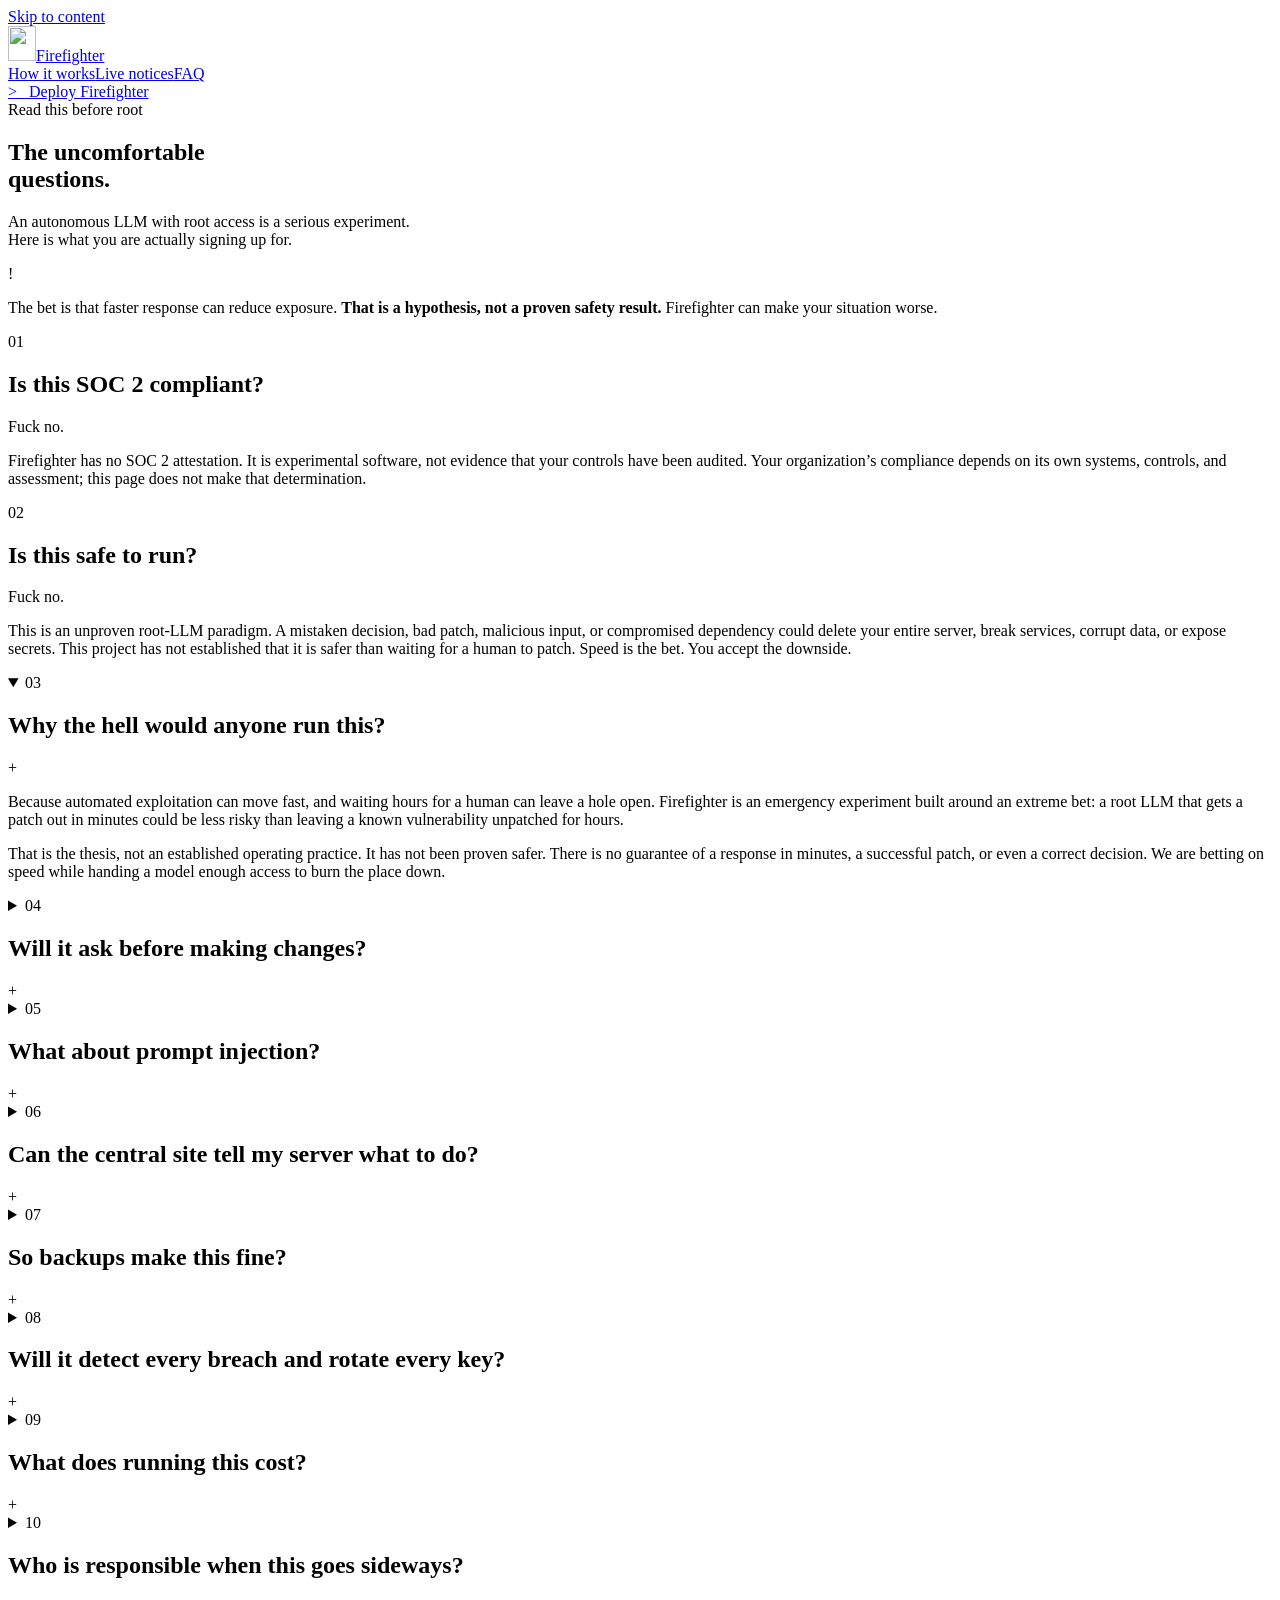
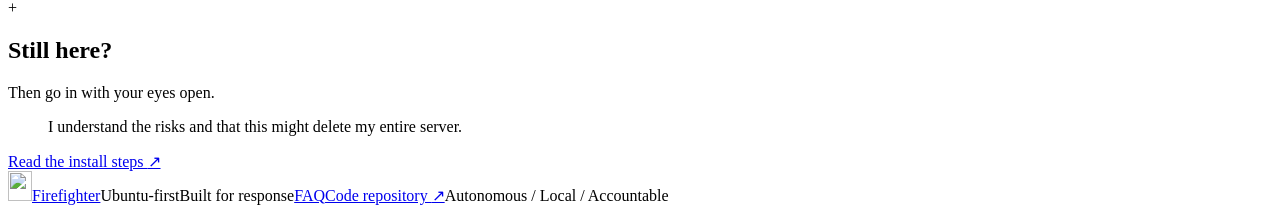
==== web/faq.html @ 6c5fda65 "Add blunt risk FAQ and acknowledged one-line installer" ====
<!doctype html>
<html lang="en">
<head>
  <meta charset="utf-8">
  <meta name="viewport" content="width=device-width, initial-scale=1">
  <meta name="theme-color" content="#10100e">
  <meta name="description" content="The blunt answers about Firefighter: experimental root access, autonomous patching, prompt injection, backups, and who owns the consequences.">
  <title>Firefighter — The uncomfortable questions</title>
  <link rel="icon" type="image/svg+xml" href="/assets/flame.svg">
  <link rel="stylesheet" href="/styles.css">
</head>
<body class="faq-page">
  <a class="skip-link" href="#main">Skip to content</a>
  <header class="site-header"><div class="header-inner">
    <a class="brand" href="/" aria-label="Firefighter home"><img src="/assets/flame.svg" width="28" height="35" alt=""><span>Firefighter</span></a>
    <nav aria-label="Main navigation"><a href="/#how-it-works">How it works</a><a href="/#live-notices">Live notices</a><a href="/faq/" aria-current="page">FAQ</a></nav>
    <a class="button button-primary header-cta" href="/#get-started"><span aria-hidden="true">&gt;_</span> Deploy Firefighter</a>
  </div></header>
  <main id="main" class="container">
    <section class="faq-intro" aria-labelledby="faq-title">
      <div class="eyebrow ruled">Read this before root</div>
      <h1 id="faq-title">The uncomfortable<br><span>questions.</span></h1>
      <p>An autonomous LLM with root access is a serious experiment.<br class="wide-break"> Here is what you are actually signing up for.</p>
      <div class="faq-premise"><span aria-hidden="true">!</span><p>The bet is that faster response can reduce exposure. <strong>That is a hypothesis, not a proven safety result.</strong> Firefighter can make your situation worse.</p></div>
    </section>

    <section class="faq-list" aria-label="Frequently asked questions">
      <article class="faq-answer featured" id="soc2"><div class="faq-number">01</div><div><h2>Is this SOC 2 compliant?</h2><p class="blunt-answer">Fuck no.</p><p>Firefighter has no SOC 2 attestation. It is experimental software, not evidence that your controls have been audited. Your organization’s compliance depends on its own systems, controls, and assessment; this page does not make that determination.</p></div></article>
      <article class="faq-answer featured" id="safe"><div class="faq-number">02</div><div><h2>Is this safe to run?</h2><p class="blunt-answer">Fuck no.</p><p>This is an unproven root-LLM paradigm. A mistaken decision, bad patch, malicious input, or compromised dependency could delete your entire server, break services, corrupt data, or expose secrets. This project has not established that it is safer than waiting for a human to patch. Speed is the bet. You accept the downside.</p></div></article>

      <details class="faq-answer" open><summary><span class="faq-number">03</span><h2>Why the hell would anyone run this?</h2><span class="faq-toggle" aria-hidden="true">+</span></summary><div class="faq-body"><p>Because automated exploitation can move fast, and waiting hours for a human can leave a hole open. Firefighter is an emergency experiment built around an extreme bet: a root LLM that gets a patch out in minutes could be less risky than leaving a known vulnerability unpatched for hours.</p><p>That is the thesis, not an established operating practice. It has not been proven safer. There is no guarantee of a response in minutes, a successful patch, or even a correct decision. We are betting on speed while handing a model enough access to burn the place down.</p></div></details>
      <details class="faq-answer"><summary><span class="faq-number">04</span><h2>Will it ask before making changes?</h2><span class="faq-toggle" aria-hidden="true">+</span></summary><div class="faq-body"><p>No runtime approval prompts. Once you configure and start the service, the agent investigates, chooses commands, and makes changes autonomously. It records actions and results, and can report through the configurable Grok Bot plugin. Reports are not approval requests.</p><p>Timeouts, output bounds, validation, verification, and audit logs reduce some failure modes. They are not a sandbox around arbitrary root commands. Root can bypass application-level limits, disable services, and destroy evidence. Do not confuse a guardrail with a hard security boundary.</p></div></details>
      <details class="faq-answer"><summary><span class="faq-number">05</span><h2>What about prompt injection?</h2><span class="faq-toggle" aria-hidden="true">+</span></summary><div class="faq-body"><p>It is a real problem. Posts, advisories, logs, package metadata, and source code can contain instructions intended to manipulate the model. Firefighter treats these as untrusted evidence and tells the model not to follow them. A system prompt does not solve prompt injection.</p><p>Host observations also go to your configured model API. Secret redaction is best effort, not a guarantee that sensitive data stays on the machine.</p></div></details>
      <details class="faq-answer"><summary><span class="faq-number">06</span><h2>Can the central site tell my server what to do?</h2><span class="faq-toggle" aria-hidden="true">+</span></summary><div class="faq-body"><p>The broadcast protocol carries vulnerability notices, citations, and timestamps. It carries no action commands. Every host’s LLM evaluates relevance and evidence for that host before deciding what to do.</p><p>Agents authenticate the feed using a pinned signing key. A valid signature establishes which key signed the notice; it does not make the notice true or immune to prompt injection. The public browser board is an unsigned display view, not a verification tool.</p></div></details>
      <details class="faq-answer"><summary><span class="faq-number">07</span><h2>So backups make this fine?</h2><span class="faq-toggle" aria-hidden="true">+</span></summary><div class="faq-body"><p>Fuck no. Backups give you a recovery option, not immunity. Keep independent backups and test restores before you need them. A root process may delete backups it can reach. A rollback only helps when one was provided, still works, and covers the actual damage.</p><p>Restoring files does not undo stolen credentials or data that already left the machine. If an attacker has owned root, the host’s logs and checks may lie. Recovery can require rebuilding from a trusted system and rotating credentials outside the compromised host.</p></div></details>
      <details class="faq-answer"><summary><span class="faq-number">08</span><h2>Will it detect every breach and rotate every key?</h2><span class="faq-toggle" aria-hidden="true">+</span></summary><div class="faq-body"><p>No. It can investigate signs of compromise and run targeted checks, but a successful patch or clean scan cannot prove a host was never compromised. Some evidence disappears; some never exists.</p><p>Key rotation uses hooks you configure for the systems you actually run. It cannot magically discover, replace, and safely deploy every secret across your infrastructure. Missing hooks, unavailable APIs, and incomplete evidence limit what it can do.</p></div></details>
      <details class="faq-answer"><summary><span class="faq-number">09</span><h2>What does running this cost?</h2><span class="faq-toggle" aria-hidden="true">+</span></summary><div class="faq-body"><p>The hub polls X centrally so subscribers share one intake instead of each paying for duplicate fetches. X access still requires a configured credential and whatever access its provider requires. The site shows actual source availability, including missing credentials.</p><p>Each host pays for its own model API usage and consumes server resources. Investigations, repeated failures, scans, and remediation can increase cost and load. There is no promised price, response time, or complete source coverage.</p></div></details>
      <details class="faq-answer"><summary><span class="faq-number">10</span><h2>Who is responsible when this goes sideways?</h2><span class="faq-toggle" aria-hidden="true">+</span></summary><div class="faq-body"><p>You, the operator, choose to run it and own the operational consequences. That includes access, configuration, backups, recovery, service disruption, data loss, and what happens to the systems and people relying on your server.</p><p>Firefighter is provided as is, without warranties of any kind, to the fullest extent permitted by applicable law. To that same extent, its authors and contributors accept no responsibility or liability for loss or damage resulting from its use. No promise here eliminates rights or obligations that applicable law does not allow to be excluded.</p></div></details>
    </section>

    <section class="faq-last-word" aria-labelledby="last-word-title"><div><h2 id="last-word-title">Still here?</h2><p>Then go in with your eyes open.</p><blockquote>I understand the risks and that this might delete my entire server.</blockquote></div><a class="button button-outline" href="/#get-started">Read the install steps <span aria-hidden="true">↗</span></a></section>
  </main>
  <footer class="container site-footer"><a class="brand" href="/"><img src="/assets/flame.svg" width="24" height="30" alt=""><span>Firefighter</span></a><span>Ubuntu-first</span><span>Built for response</span><a href="/faq/" class="footer-faq" aria-current="page">FAQ</a><a href="https://github.com/jjcm/firefighter" target="_blank" rel="noopener noreferrer">Code repository <span aria-hidden="true">↗</span></a><span class="footer-motto">Autonomous / Local / Accountable</span></footer>
</body>
</html>
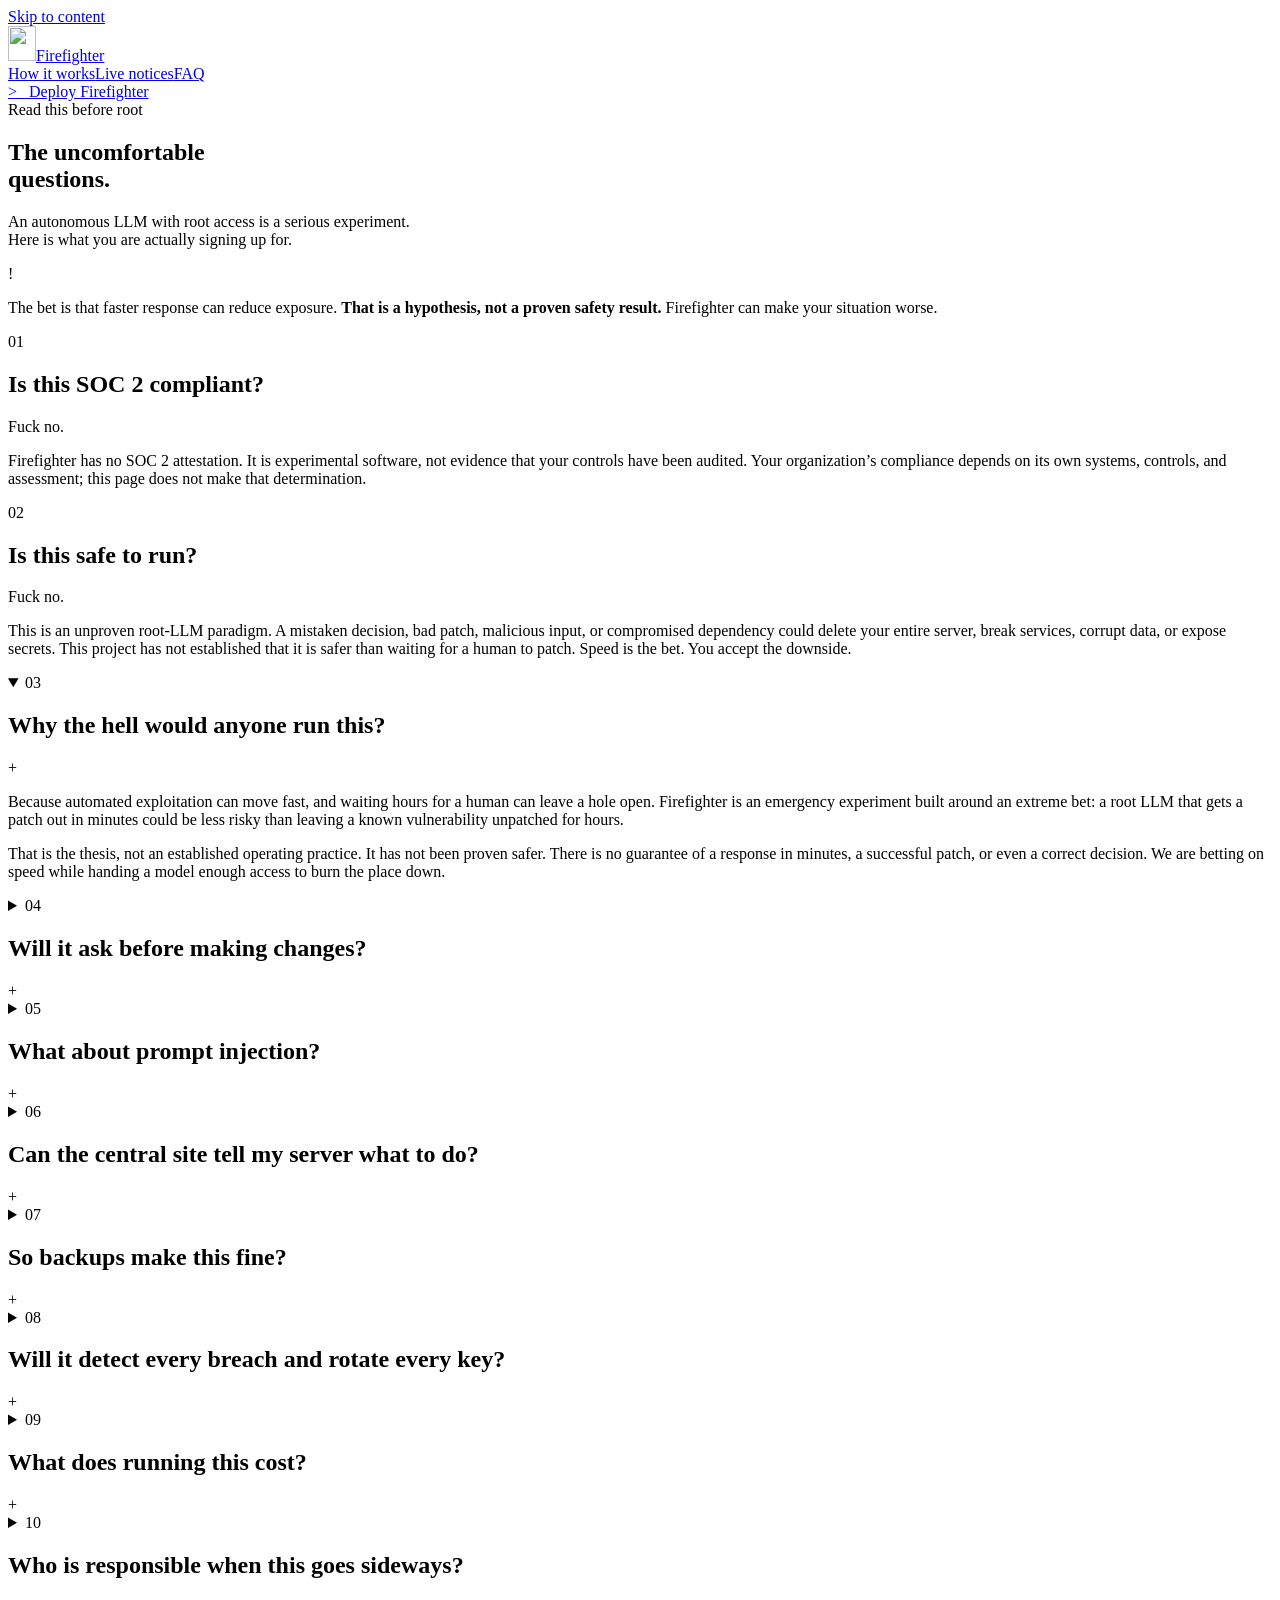
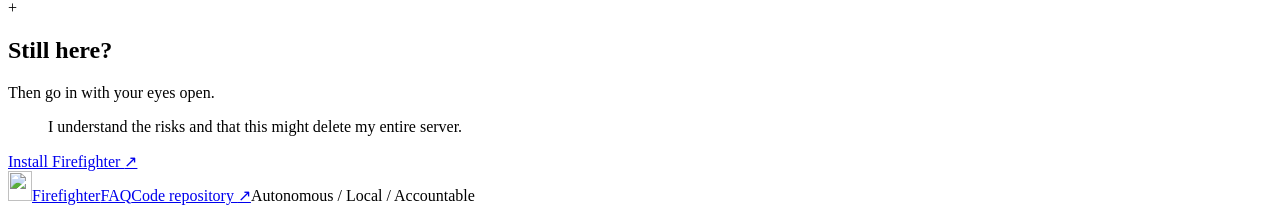
==== commit bed5e887: "Simplify site and build clients from public source with interactive setup" ====
--- a/web/faq.html
+++ b/web/faq.html
@@ -29,17 +29,17 @@
       <article class="faq-answer featured" id="safe"><div class="faq-number">02</div><div><h2>Is this safe to run?</h2><p class="blunt-answer">Fuck no.</p><p>This is an unproven root-LLM paradigm. A mistaken decision, bad patch, malicious input, or compromised dependency could delete your entire server, break services, corrupt data, or expose secrets. This project has not established that it is safer than waiting for a human to patch. Speed is the bet. You accept the downside.</p></div></article>
 
       <details class="faq-answer" open><summary><span class="faq-number">03</span><h2>Why the hell would anyone run this?</h2><span class="faq-toggle" aria-hidden="true">+</span></summary><div class="faq-body"><p>Because automated exploitation can move fast, and waiting hours for a human can leave a hole open. Firefighter is an emergency experiment built around an extreme bet: a root LLM that gets a patch out in minutes could be less risky than leaving a known vulnerability unpatched for hours.</p><p>That is the thesis, not an established operating practice. It has not been proven safer. There is no guarantee of a response in minutes, a successful patch, or even a correct decision. We are betting on speed while handing a model enough access to burn the place down.</p></div></details>
-      <details class="faq-answer"><summary><span class="faq-number">04</span><h2>Will it ask before making changes?</h2><span class="faq-toggle" aria-hidden="true">+</span></summary><div class="faq-body"><p>No runtime approval prompts. Once you configure and start the service, the agent investigates, chooses commands, and makes changes autonomously. It records actions and results, and can report through the configurable Grok Bot plugin. Reports are not approval requests.</p><p>Timeouts, output bounds, validation, verification, and audit logs reduce some failure modes. They are not a sandbox around arbitrary root commands. Root can bypass application-level limits, disable services, and destroy evidence. Do not confuse a guardrail with a hard security boundary.</p></div></details>
+      <details class="faq-answer"><summary><span class="faq-number">04</span><h2>Will it ask before making changes?</h2><span class="faq-toggle" aria-hidden="true">+</span></summary><div class="faq-body"><p>No runtime approval prompts. The installer builds from the public source repository, asks for your model provider and API key, and starts the service. The client then investigates, chooses commands, and makes changes autonomously. It records actions and results, and can report through the configurable Grok Bot plugin. Reports are not approval requests.</p><p>Timeouts, output bounds, validation, verification, and audit logs reduce some failure modes. They are not a sandbox around arbitrary root commands. Root can bypass application-level limits, disable services, and destroy evidence. Do not confuse a guardrail with a hard security boundary.</p></div></details>
       <details class="faq-answer"><summary><span class="faq-number">05</span><h2>What about prompt injection?</h2><span class="faq-toggle" aria-hidden="true">+</span></summary><div class="faq-body"><p>It is a real problem. Posts, advisories, logs, package metadata, and source code can contain instructions intended to manipulate the model. Firefighter treats these as untrusted evidence and tells the model not to follow them. A system prompt does not solve prompt injection.</p><p>Host observations also go to your configured model API. Secret redaction is best effort, not a guarantee that sensitive data stays on the machine.</p></div></details>
-      <details class="faq-answer"><summary><span class="faq-number">06</span><h2>Can the central site tell my server what to do?</h2><span class="faq-toggle" aria-hidden="true">+</span></summary><div class="faq-body"><p>The broadcast protocol carries vulnerability notices, citations, and timestamps. It carries no action commands. Every host’s LLM evaluates relevance and evidence for that host before deciding what to do.</p><p>Agents authenticate the feed using a pinned signing key. A valid signature establishes which key signed the notice; it does not make the notice true or immune to prompt injection. The public browser board is an unsigned display view, not a verification tool.</p></div></details>
+      <details class="faq-answer"><summary><span class="faq-number">06</span><h2>Can the central site tell my server what to do?</h2><span class="faq-toggle" aria-hidden="true">+</span></summary><div class="faq-body"><p>The broadcast protocol carries vulnerability notices, citations, and timestamps. It carries no action commands. Every client’s LLM evaluates relevance and evidence on its own server before deciding what to do.</p><p>Agents authenticate the feed using a pinned signing key. A valid signature establishes which key signed the notice; it does not make the notice true or immune to prompt injection. The public browser board is an unsigned display view, not a verification tool.</p></div></details>
       <details class="faq-answer"><summary><span class="faq-number">07</span><h2>So backups make this fine?</h2><span class="faq-toggle" aria-hidden="true">+</span></summary><div class="faq-body"><p>Fuck no. Backups give you a recovery option, not immunity. Keep independent backups and test restores before you need them. A root process may delete backups it can reach. A rollback only helps when one was provided, still works, and covers the actual damage.</p><p>Restoring files does not undo stolen credentials or data that already left the machine. If an attacker has owned root, the host’s logs and checks may lie. Recovery can require rebuilding from a trusted system and rotating credentials outside the compromised host.</p></div></details>
       <details class="faq-answer"><summary><span class="faq-number">08</span><h2>Will it detect every breach and rotate every key?</h2><span class="faq-toggle" aria-hidden="true">+</span></summary><div class="faq-body"><p>No. It can investigate signs of compromise and run targeted checks, but a successful patch or clean scan cannot prove a host was never compromised. Some evidence disappears; some never exists.</p><p>Key rotation uses hooks you configure for the systems you actually run. It cannot magically discover, replace, and safely deploy every secret across your infrastructure. Missing hooks, unavailable APIs, and incomplete evidence limit what it can do.</p></div></details>
-      <details class="faq-answer"><summary><span class="faq-number">09</span><h2>What does running this cost?</h2><span class="faq-toggle" aria-hidden="true">+</span></summary><div class="faq-body"><p>The hub polls X centrally so subscribers share one intake instead of each paying for duplicate fetches. X access still requires a configured credential and whatever access its provider requires. The site shows actual source availability, including missing credentials.</p><p>Each host pays for its own model API usage and consumes server resources. Investigations, repeated failures, scans, and remediation can increase cost and load. There is no promised price, response time, or complete source coverage.</p></div></details>
+      <details class="faq-answer"><summary><span class="faq-number">09</span><h2>What does running this cost?</h2><span class="faq-toggle" aria-hidden="true">+</span></summary><div class="faq-body"><p>The hosted hub currently polls official vulnerability sources. Optional X intake is disabled because of its cost; it can be enabled again later. The live notice feed shows the active intake sources and their availability.</p><p>Each client pays for its own model API usage and consumes server resources. Investigations, repeated failures, scans, and remediation can increase cost and load. There is no promised price, response time, or complete source coverage.</p></div></details>
       <details class="faq-answer"><summary><span class="faq-number">10</span><h2>Who is responsible when this goes sideways?</h2><span class="faq-toggle" aria-hidden="true">+</span></summary><div class="faq-body"><p>You, the operator, choose to run it and own the operational consequences. That includes access, configuration, backups, recovery, service disruption, data loss, and what happens to the systems and people relying on your server.</p><p>Firefighter is provided as is, without warranties of any kind, to the fullest extent permitted by applicable law. To that same extent, its authors and contributors accept no responsibility or liability for loss or damage resulting from its use. No promise here eliminates rights or obligations that applicable law does not allow to be excluded.</p></div></details>
     </section>
 
-    <section class="faq-last-word" aria-labelledby="last-word-title"><div><h2 id="last-word-title">Still here?</h2><p>Then go in with your eyes open.</p><blockquote>I understand the risks and that this might delete my entire server.</blockquote></div><a class="button button-outline" href="/#get-started">Read the install steps <span aria-hidden="true">↗</span></a></section>
+    <section class="faq-last-word" aria-labelledby="last-word-title"><div><h2 id="last-word-title">Still here?</h2><p>Then go in with your eyes open.</p><blockquote>I understand the risks and that this might delete my entire server.</blockquote></div><a class="button button-outline" href="/#get-started">Install Firefighter <span aria-hidden="true">↗</span></a></section>
   </main>
-  <footer class="container site-footer"><a class="brand" href="/"><img src="/assets/flame.svg" width="24" height="30" alt=""><span>Firefighter</span></a><span>Ubuntu-first</span><span>Built for response</span><a href="/faq/" class="footer-faq" aria-current="page">FAQ</a><a href="https://github.com/jjcm/firefighter" target="_blank" rel="noopener noreferrer">Code repository <span aria-hidden="true">↗</span></a><span class="footer-motto">Autonomous / Local / Accountable</span></footer>
+  <footer class="container site-footer"><a class="brand" href="/"><img src="/assets/flame.svg" width="24" height="30" alt=""><span>Firefighter</span></a><a href="/faq/" class="footer-faq" aria-current="page">FAQ</a><a href="https://github.com/jjcm/firefighter" target="_blank" rel="noopener noreferrer">Code repository <span aria-hidden="true">↗</span></a><span class="footer-motto">Autonomous / Local / Accountable</span></footer>
 </body>
 </html>
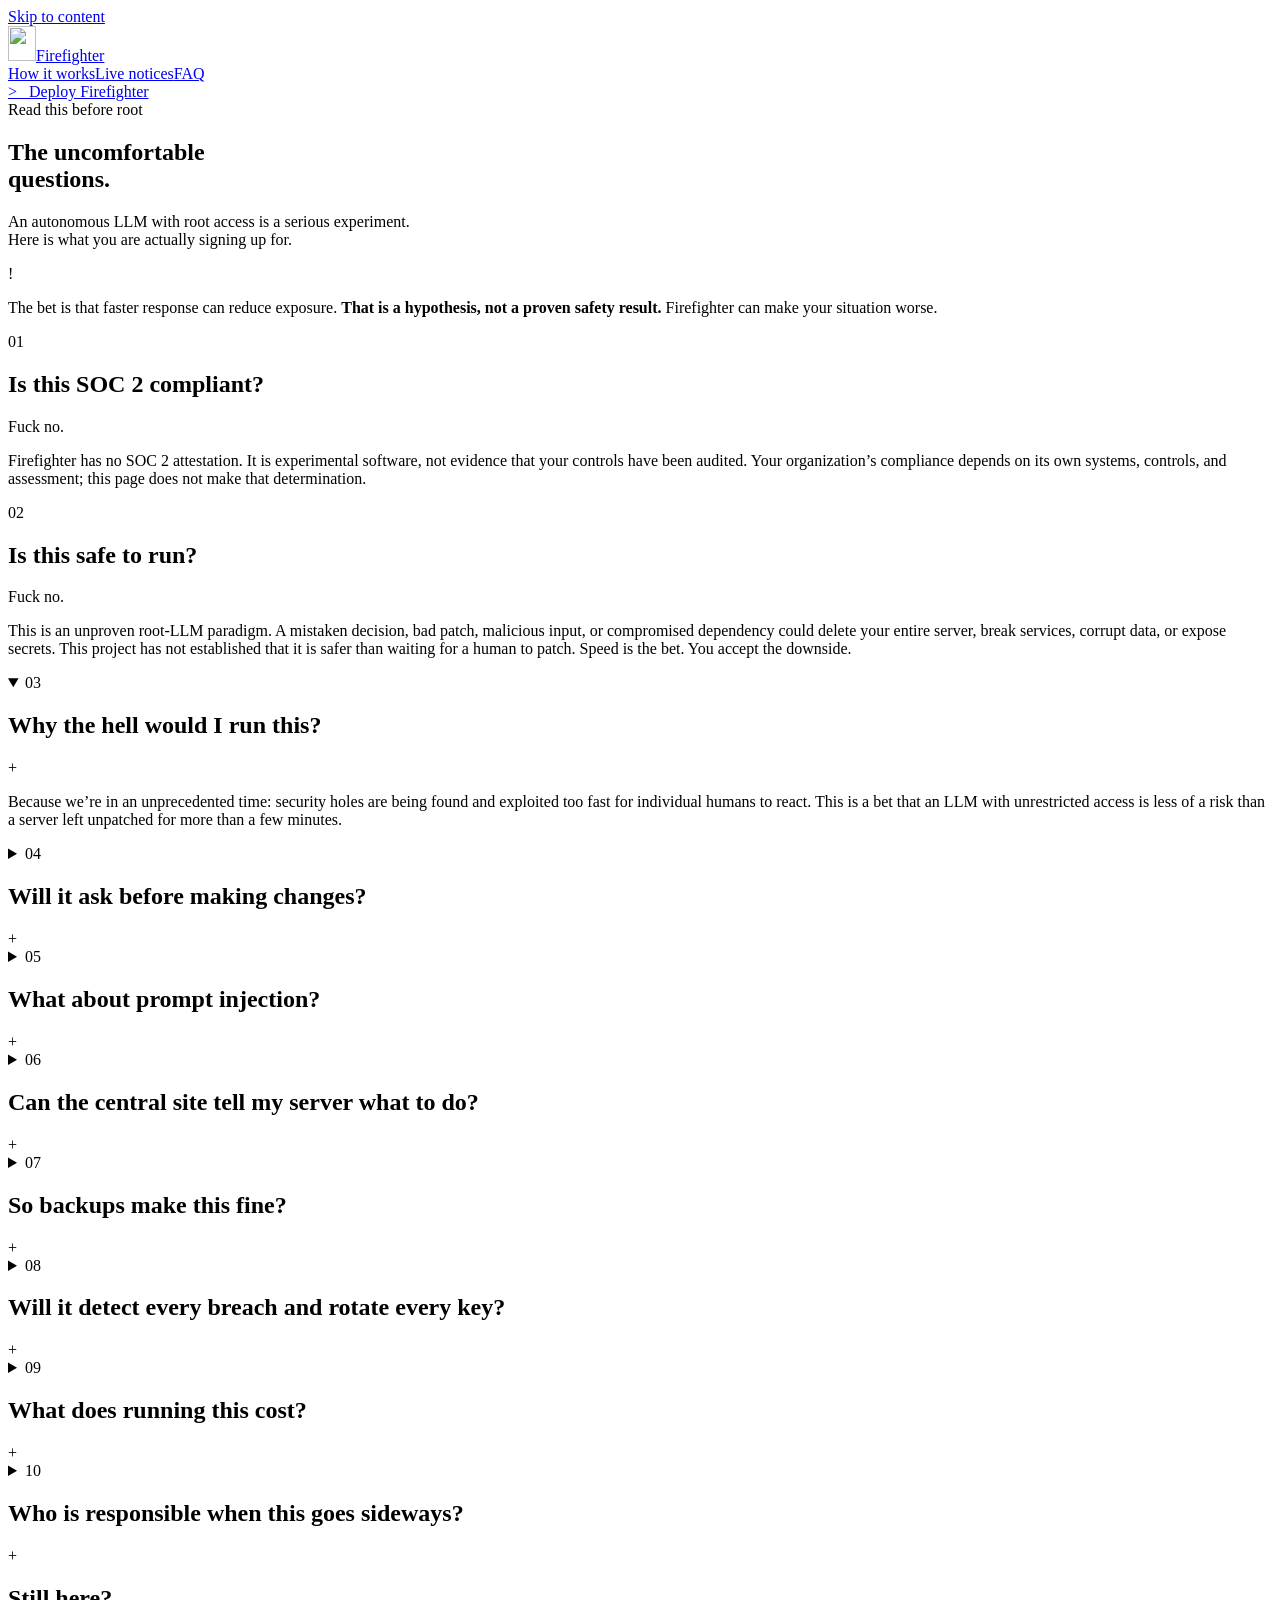
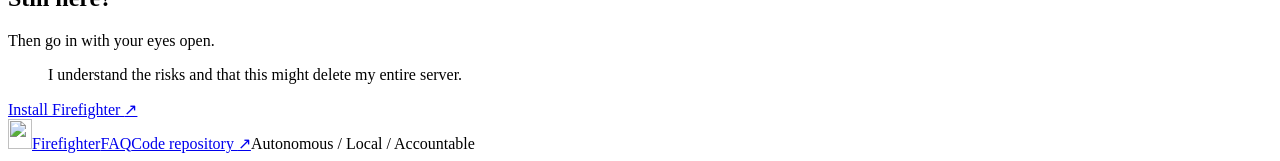
==== commit e914b799: "Shorten FAQ answers and clarify the autonomous response bet" ====
--- a/web/faq.html
+++ b/web/faq.html
@@ -28,14 +28,14 @@
       <article class="faq-answer featured" id="soc2"><div class="faq-number">01</div><div><h2>Is this SOC 2 compliant?</h2><p class="blunt-answer">Fuck no.</p><p>Firefighter has no SOC 2 attestation. It is experimental software, not evidence that your controls have been audited. Your organization’s compliance depends on its own systems, controls, and assessment; this page does not make that determination.</p></div></article>
       <article class="faq-answer featured" id="safe"><div class="faq-number">02</div><div><h2>Is this safe to run?</h2><p class="blunt-answer">Fuck no.</p><p>This is an unproven root-LLM paradigm. A mistaken decision, bad patch, malicious input, or compromised dependency could delete your entire server, break services, corrupt data, or expose secrets. This project has not established that it is safer than waiting for a human to patch. Speed is the bet. You accept the downside.</p></div></article>
 
-      <details class="faq-answer" open><summary><span class="faq-number">03</span><h2>Why the hell would anyone run this?</h2><span class="faq-toggle" aria-hidden="true">+</span></summary><div class="faq-body"><p>Because automated exploitation can move fast, and waiting hours for a human can leave a hole open. Firefighter is an emergency experiment built around an extreme bet: a root LLM that gets a patch out in minutes could be less risky than leaving a known vulnerability unpatched for hours.</p><p>That is the thesis, not an established operating practice. It has not been proven safer. There is no guarantee of a response in minutes, a successful patch, or even a correct decision. We are betting on speed while handing a model enough access to burn the place down.</p></div></details>
-      <details class="faq-answer"><summary><span class="faq-number">04</span><h2>Will it ask before making changes?</h2><span class="faq-toggle" aria-hidden="true">+</span></summary><div class="faq-body"><p>No runtime approval prompts. The installer builds from the public source repository, asks for your model provider and API key, and starts the service. The client then investigates, chooses commands, and makes changes autonomously. It records actions and results, and can report through the configurable Grok Bot plugin. Reports are not approval requests.</p><p>Timeouts, output bounds, validation, verification, and audit logs reduce some failure modes. They are not a sandbox around arbitrary root commands. Root can bypass application-level limits, disable services, and destroy evidence. Do not confuse a guardrail with a hard security boundary.</p></div></details>
-      <details class="faq-answer"><summary><span class="faq-number">05</span><h2>What about prompt injection?</h2><span class="faq-toggle" aria-hidden="true">+</span></summary><div class="faq-body"><p>It is a real problem. Posts, advisories, logs, package metadata, and source code can contain instructions intended to manipulate the model. Firefighter treats these as untrusted evidence and tells the model not to follow them. A system prompt does not solve prompt injection.</p><p>Host observations also go to your configured model API. Secret redaction is best effort, not a guarantee that sensitive data stays on the machine.</p></div></details>
-      <details class="faq-answer"><summary><span class="faq-number">06</span><h2>Can the central site tell my server what to do?</h2><span class="faq-toggle" aria-hidden="true">+</span></summary><div class="faq-body"><p>The broadcast protocol carries vulnerability notices, citations, and timestamps. It carries no action commands. Every client’s LLM evaluates relevance and evidence on its own server before deciding what to do.</p><p>Agents authenticate the feed using a pinned signing key. A valid signature establishes which key signed the notice; it does not make the notice true or immune to prompt injection. The public browser board is an unsigned display view, not a verification tool.</p></div></details>
-      <details class="faq-answer"><summary><span class="faq-number">07</span><h2>So backups make this fine?</h2><span class="faq-toggle" aria-hidden="true">+</span></summary><div class="faq-body"><p>Fuck no. Backups give you a recovery option, not immunity. Keep independent backups and test restores before you need them. A root process may delete backups it can reach. A rollback only helps when one was provided, still works, and covers the actual damage.</p><p>Restoring files does not undo stolen credentials or data that already left the machine. If an attacker has owned root, the host’s logs and checks may lie. Recovery can require rebuilding from a trusted system and rotating credentials outside the compromised host.</p></div></details>
-      <details class="faq-answer"><summary><span class="faq-number">08</span><h2>Will it detect every breach and rotate every key?</h2><span class="faq-toggle" aria-hidden="true">+</span></summary><div class="faq-body"><p>No. It can investigate signs of compromise and run targeted checks, but a successful patch or clean scan cannot prove a host was never compromised. Some evidence disappears; some never exists.</p><p>Key rotation uses hooks you configure for the systems you actually run. It cannot magically discover, replace, and safely deploy every secret across your infrastructure. Missing hooks, unavailable APIs, and incomplete evidence limit what it can do.</p></div></details>
-      <details class="faq-answer"><summary><span class="faq-number">09</span><h2>What does running this cost?</h2><span class="faq-toggle" aria-hidden="true">+</span></summary><div class="faq-body"><p>The hosted hub currently polls official vulnerability sources. Optional X intake is disabled because of its cost; it can be enabled again later. The live notice feed shows the active intake sources and their availability.</p><p>Each client pays for its own model API usage and consumes server resources. Investigations, repeated failures, scans, and remediation can increase cost and load. There is no promised price, response time, or complete source coverage.</p></div></details>
-      <details class="faq-answer"><summary><span class="faq-number">10</span><h2>Who is responsible when this goes sideways?</h2><span class="faq-toggle" aria-hidden="true">+</span></summary><div class="faq-body"><p>You, the operator, choose to run it and own the operational consequences. That includes access, configuration, backups, recovery, service disruption, data loss, and what happens to the systems and people relying on your server.</p><p>Firefighter is provided as is, without warranties of any kind, to the fullest extent permitted by applicable law. To that same extent, its authors and contributors accept no responsibility or liability for loss or damage resulting from its use. No promise here eliminates rights or obligations that applicable law does not allow to be excluded.</p></div></details>
+      <details class="faq-answer" open><summary><span class="faq-number">03</span><h2>Why the hell would I run this?</h2><span class="faq-toggle" aria-hidden="true">+</span></summary><div class="faq-body"><p>Because we’re in an unprecedented time: security holes are being found and exploited too fast for individual humans to react. This is a bet that an LLM with unrestricted access is less of a risk than a server left unpatched for more than a few minutes.</p></div></details>
+      <details class="faq-answer"><summary><span class="faq-number">04</span><h2>Will it ask before making changes?</h2><span class="faq-toggle" aria-hidden="true">+</span></summary><div class="faq-body"><p>No runtime approval prompts. Everything happens automatically. It sends reports to your configured output and keeps local audit logs.</p></div></details>
+      <details class="faq-answer"><summary><span class="faq-number">05</span><h2>What about prompt injection?</h2><span class="faq-toggle" aria-hidden="true">+</span></summary><div class="faq-body"><p>It’s a real risk. Advisories, logs, and code can manipulate the model; a system prompt doesn’t solve that. Local observations go to your model API, and secret redaction is best effort.</p></div></details>
+      <details class="faq-answer"><summary><span class="faq-number">06</span><h2>Can the central site tell my server what to do?</h2><span class="faq-toggle" aria-hidden="true">+</span></summary><div class="faq-body"><p>The central site only broadcasts vulnerability notices. Your LLM, running in the Firefighter harness, decides what to do.</p></div></details>
+      <details class="faq-answer"><summary><span class="faq-number">07</span><h2>So backups make this fine?</h2><span class="faq-toggle" aria-hidden="true">+</span></summary><div class="faq-body"><p>Fuck no. Keep independent backups and test restores. Root can delete backups it can reach, and restoring files won’t undo stolen data or credentials.</p></div></details>
+      <details class="faq-answer"><summary><span class="faq-number">08</span><h2>Will it detect every breach and rotate every key?</h2><span class="faq-toggle" aria-hidden="true">+</span></summary><div class="faq-body"><p>No. A clean scan or successful patch cannot prove the server wasn’t compromised. Key rotation only covers the hooks you configure.</p></div></details>
+      <details class="faq-answer"><summary><span class="faq-number">09</span><h2>What does running this cost?</h2><span class="faq-toggle" aria-hidden="true">+</span></summary><div class="faq-body"><p>You pay for your client’s model API usage and server resources. Busy investigations can get expensive. The shared hub currently uses official sources; X intake is disabled.</p></div></details>
+      <details class="faq-answer"><summary><span class="faq-number">10</span><h2>Who is responsible when this goes sideways?</h2><span class="faq-toggle" aria-hidden="true">+</span></summary><div class="faq-body"><p>You own the consequences. Firefighter comes as is, without warranties. To the fullest extent permitted by law, its authors and contributors accept no responsibility or liability for loss or damage caused by its use.</p></div></details>
     </section>
 
     <section class="faq-last-word" aria-labelledby="last-word-title"><div><h2 id="last-word-title">Still here?</h2><p>Then go in with your eyes open.</p><blockquote>I understand the risks and that this might delete my entire server.</blockquote></div><a class="button button-outline" href="/#get-started">Install Firefighter <span aria-hidden="true">↗</span></a></section>
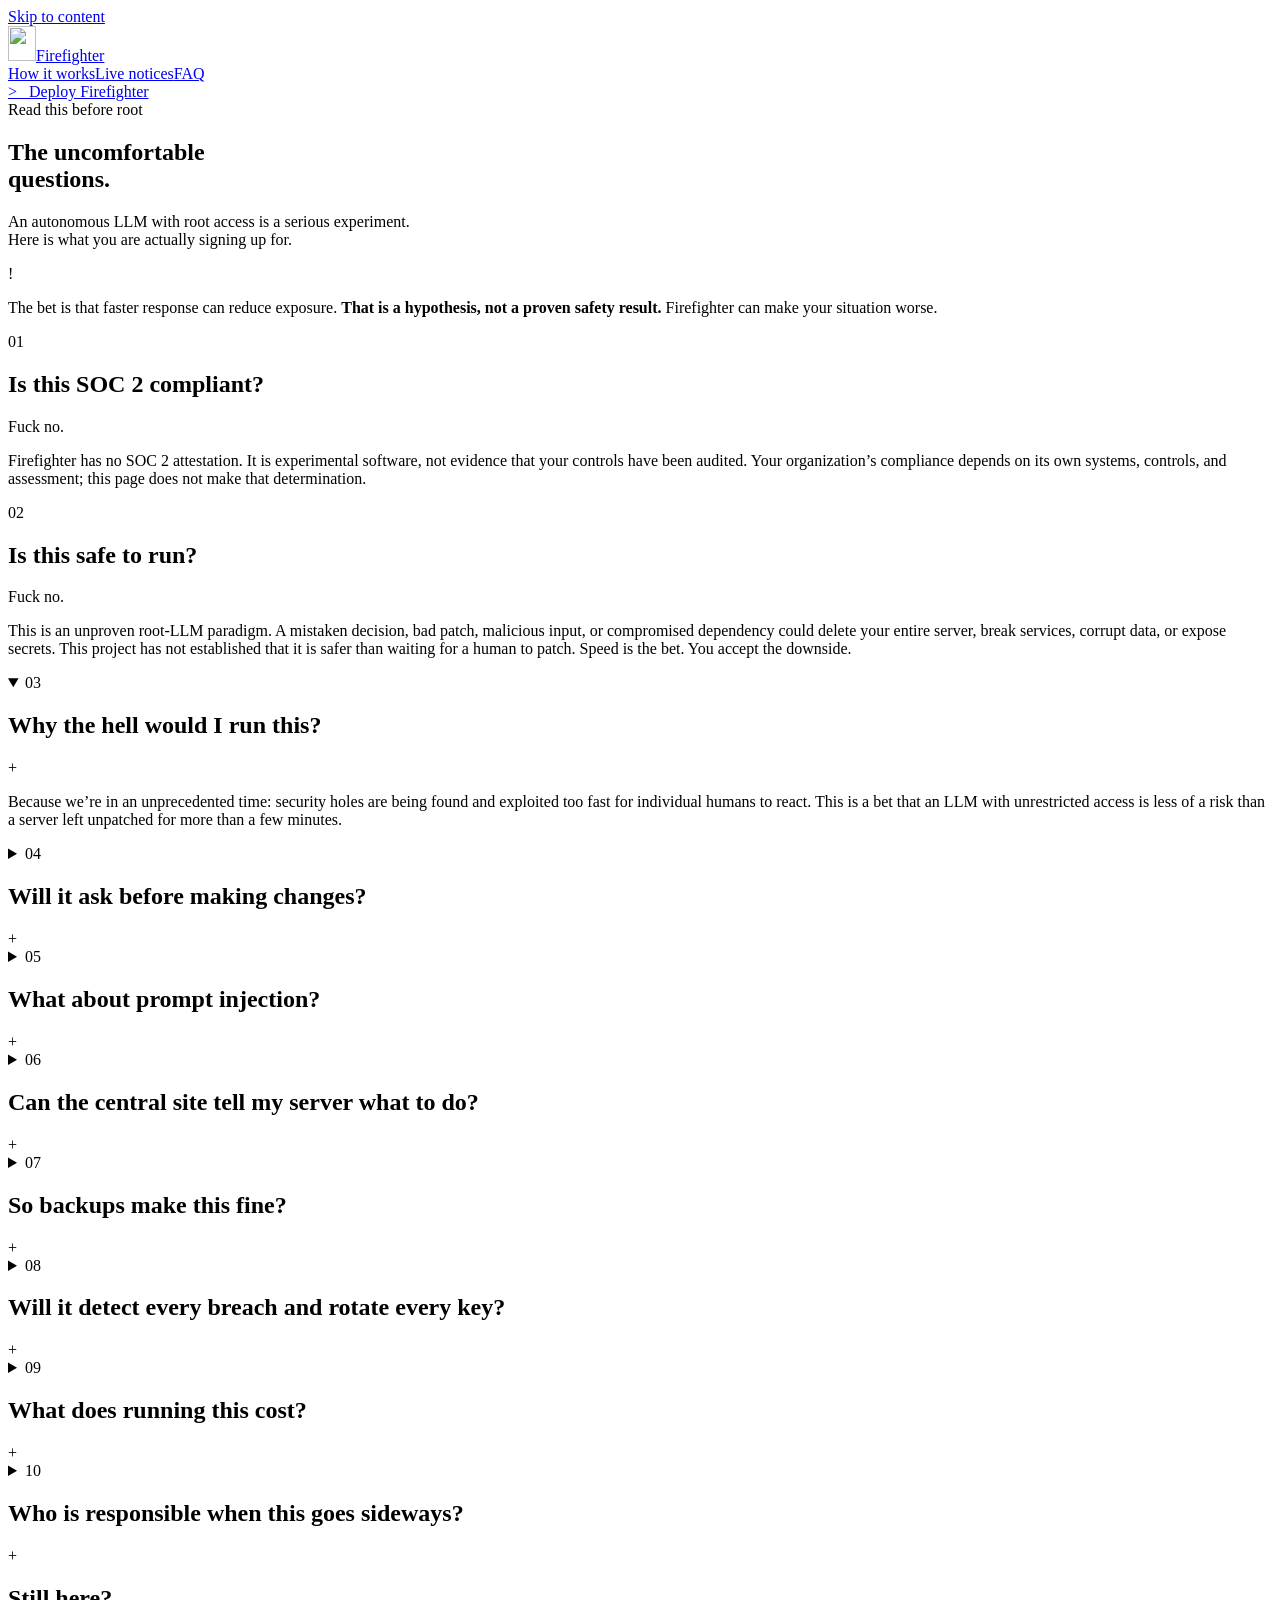
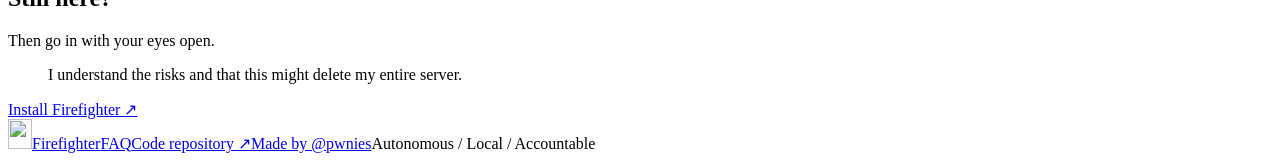
==== commit 81675ddf: "Add linked author credit to the footer" ====
--- a/web/faq.html
+++ b/web/faq.html
@@ -40,6 +40,6 @@
 
     <section class="faq-last-word" aria-labelledby="last-word-title"><div><h2 id="last-word-title">Still here?</h2><p>Then go in with your eyes open.</p><blockquote>I understand the risks and that this might delete my entire server.</blockquote></div><a class="button button-outline" href="/#get-started">Install Firefighter <span aria-hidden="true">↗</span></a></section>
   </main>
-  <footer class="container site-footer"><a class="brand" href="/"><img src="/assets/flame.svg" width="24" height="30" alt=""><span>Firefighter</span></a><a href="/faq/" class="footer-faq" aria-current="page">FAQ</a><a href="https://github.com/jjcm/firefighter" target="_blank" rel="noopener noreferrer">Code repository <span aria-hidden="true">↗</span></a><span class="footer-motto">Autonomous / Local / Accountable</span></footer>
+  <footer class="container site-footer"><a class="brand" href="/"><img src="/assets/flame.svg" width="24" height="30" alt=""><span>Firefighter</span></a><a href="/faq/" class="footer-faq" aria-current="page">FAQ</a><a href="https://github.com/jjcm/firefighter" target="_blank" rel="noopener noreferrer">Code repository <span aria-hidden="true">↗</span></a><a class="footer-credit" href="https://x.com/pwnies" target="_blank" rel="noopener noreferrer">Made by @pwnies</a><span class="footer-motto">Autonomous / Local / Accountable</span></footer>
 </body>
 </html>
